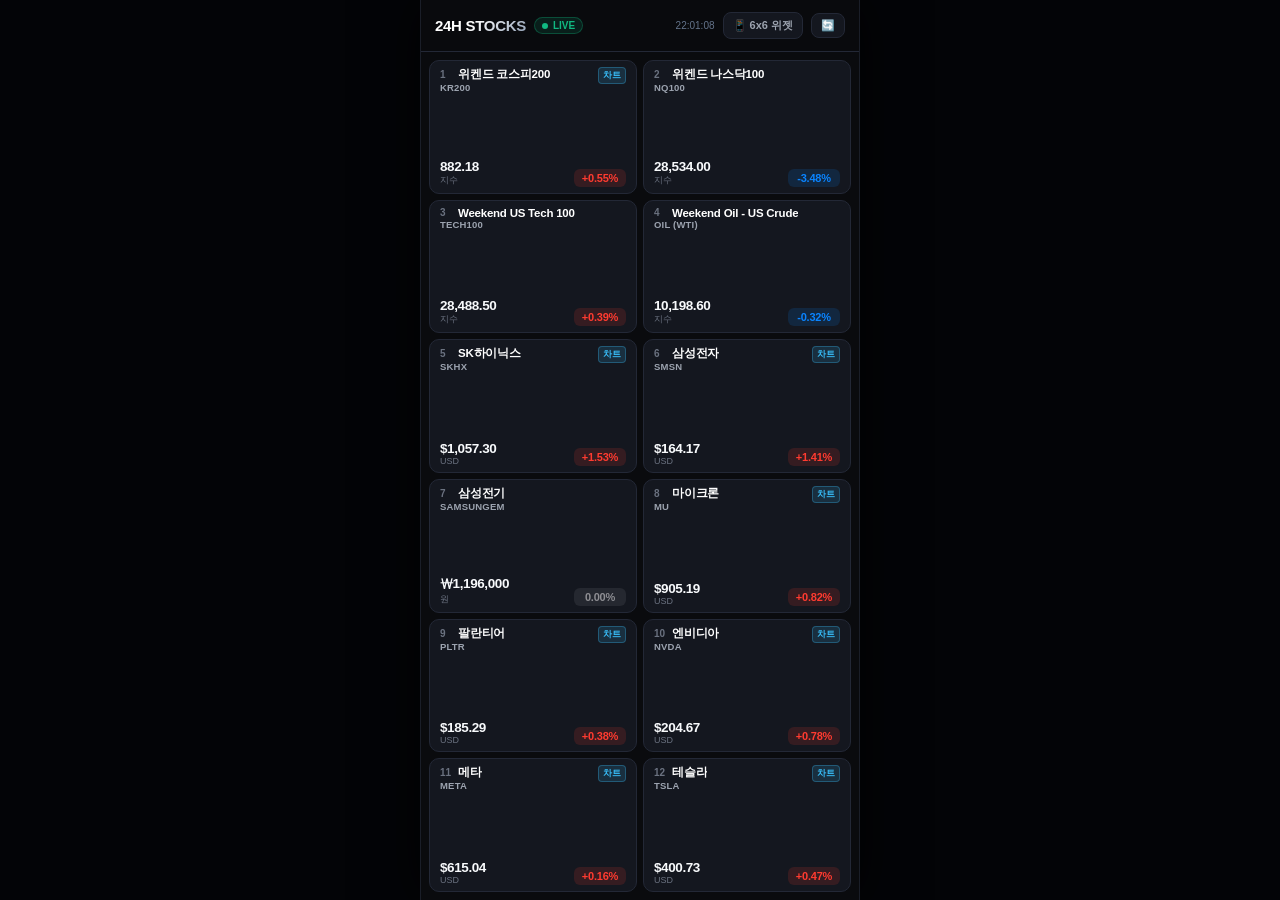
==== android/app/src/main/assets/index.html @ ebfb651f "feat: 24h global stock mobile app with 6x6 widget and GitHub Actions APK build" ====
<!DOCTYPE html>
<html lang="ko">
<head>
  <meta charset="UTF-8">
  <meta name="viewport" content="width=device-width, initial-scale=1.0, maximum-scale=1.0, user-scalable=no, viewport-fit=cover">
  <title>글로벌 24H 모바일 주식 대시보드</title>
  <meta name="theme-color" content="#0a0b0e">
  <link rel="manifest" href="/manifest.json">
  <link rel="stylesheet" href="/style.css">
</head>
<body>

  <!-- MOBILE DEVICE VIEWPORT (NO-SCROLL 100vh) -->
  <main class="mobile-viewport">

    <!-- APP HEADER -->
    <header class="app-header">
      <div class="brand-section">
        <h1 class="brand-title">24H STOCKS</h1>
        <div class="live-pill">
          <span class="pulse-dot"></span>
          <span>LIVE</span>
        </div>
      </div>
      <div class="header-actions">
        <span id="last-updated-time" style="font-size: 10px; color: #64748b; font-feature-settings: 'tnum';">--:--:--</span>
        <button id="widget-toggle-btn" class="header-btn" title="6x6 위젯 보기">
          📱 6x6 위젯
        </button>
        <button id="refresh-btn" class="header-btn" title="새로고침">
          🔄
        </button>
      </div>
    </header>

    <!-- MAIN DASHBOARD (2 COLUMNS x 6 ROWS) -->
    <section id="dashboard-grid" class="dashboard-grid">
      <!-- 12 Stock Cards rendered dynamically via app.js -->
    </section>

    <!-- DETAIL SCREEN OVERLAY (100% NO-SCROLL) -->
    <aside id="detail-screen" class="detail-screen">
      <!-- Detail Header -->
      <div class="detail-header">
        <div class="detail-title-group">
          <h2 id="detail-name" class="detail-name">종목명</h2>
          <span id="detail-sub" class="detail-sub">SYMBOL · Source</span>
        </div>
        <button id="detail-close-btn" class="close-btn" aria-label="닫기">✕</button>
      </div>

      <!-- Detail Price Bar -->
      <div class="detail-price-bar">
        <span id="detail-price" class="detail-main-price">0.00</span>
        <div id="detail-badge" class="change-badge">0.00%</div>
      </div>

      <!-- Timeframe Selector (Only for chart items) -->
      <div class="detail-timeframe-bar">
        <button class="tf-btn active" data-tf="5m">5분</button>
        <button class="tf-btn" data-tf="15m">15분</button>
        <button class="tf-btn" data-tf="1h">1시간</button>
        <button class="tf-btn" data-tf="1d">1일</button>
      </div>

      <!-- Professional Chart View -->
      <div id="detail-chart-wrapper" class="detail-chart-container">
        <div class="chart-legend">
          <span id="legend-ma5" class="legend-ma5">MA5: --</span>
          <span id="legend-ma20" class="legend-ma20">MA20: --</span>
        </div>
        <div id="tv-chart" style="width: 100%; height: 100%;"></div>
      </div>

      <!-- Value Only Details View (For non-chart items) -->
      <div id="value-detail-view" class="value-detail-view" style="display: none;">
        <!-- Rendered dynamically -->
      </div>
    </aside>

    <!-- 6x6 WIDGET PREVIEW OVERLAY -->
    <section id="widget-screen" class="widget-screen">
      <div class="widget-6x6-container">
        <div class="widget-header">
          <span class="widget-title">GLOBAL 24H WIDGET</span>
          <span class="widget-badge">6x6 SIZE</span>
        </div>
        <div id="widget-grid" class="widget-grid">
          <!-- 12 Items in 2x6 layout -->
        </div>
      </div>
      <button id="widget-close-btn" class="widget-close-btn">앱으로 돌아가기</button>
    </section>

  </main>

  <!-- TradingView Lightweight Charts Library (Local or CDN Fallback) -->
  <script src="/lightweight-charts.standalone.production.js"></script>
  <script>
    if (!window.LightweightCharts) {
      document.write('<script src="https://unpkg.com/lightweight-charts/dist/lightweight-charts.standalone.production.js"><\/script>');
    }
  </script>
  <script src="/app.js"></script>
</body>
</html>
---- style.css ----
/* === GLOBAL RESET & VARIABLES === */
:root {
  --bg-primary: #0a0b0e;
  --bg-card: #14171f;
  --bg-card-hover: #1c212c;
  --bg-card-border: #232836;
  --text-main: #f3f4f6;
  --text-muted: #9ca3af;
  --text-sub: #6b7280;
  --accent-up: #ff3b30;       /* 한국/아시아 상승: 레드 */
  --accent-up-bg: rgba(255, 59, 48, 0.14);
  --accent-down: #0a84ff;     /* 한국/아시아 하락: 블루 */
  --accent-down-bg: rgba(10, 132, 255, 0.14);
  --accent-flat: #8e8e93;
  --accent-flat-bg: rgba(142, 142, 147, 0.14);
  --accent-primary: #38bdf8;
  --font-family: -apple-system, BlinkMacSystemFont, "Pretendard", "SF Pro Display", Roboto, "Segoe UI", sans-serif;
}

* {
  box-sizing: border-box;
  margin: 0;
  padding: 0;
  -webkit-tap-highlight-color: transparent;
  user-select: none;
}

html, body {
  width: 100%;
  height: 100%;
  overflow: hidden; /* 완전한 무스크롤 */
  background-color: #030407;
  font-family: var(--font-family);
  color: var(--text-main);
  display: flex;
  justify-content: center;
  align-items: center;
}

/* === MOBILE DEVICE CONTAINER (DESKTOP PREVIEW OR MOBILE FULLSCREEN) === */
.mobile-viewport {
  width: 100%;
  max-width: 440px; /* 모바일 표준 최대 폭 */
  height: 100dvh;
  max-height: 940px;
  background-color: var(--bg-primary);
  display: flex;
  flex-direction: column;
  position: relative;
  overflow: hidden; /* 절대 스크롤 방지 */
  border-left: 1px solid #1a1e28;
  border-right: 1px solid #1a1e28;
  box-shadow: 0 0 50px rgba(0, 0, 0, 0.8);
}

@media (max-width: 440px) {
  .mobile-viewport {
    max-width: 100%;
    border: none;
  }
}

/* === APP HEADER === */
.app-header {
  height: 52px;
  min-height: 52px;
  padding: 0 14px;
  display: flex;
  align-items: center;
  justify-content: space-between;
  border-bottom: 1px solid var(--bg-card-border);
  background: rgba(10, 11, 14, 0.95);
  backdrop-filter: blur(10px);
  z-index: 10;
}

.brand-section {
  display: flex;
  align-items: center;
  gap: 8px;
}

.brand-title {
  font-size: 15px;
  font-weight: 800;
  letter-spacing: -0.02em;
  background: linear-gradient(135deg, #ffffff 40%, #94a3b8);
  -webkit-background-clip: text;
  -webkit-text-fill-color: transparent;
}

.live-pill {
  display: flex;
  align-items: center;
  gap: 5px;
  padding: 2px 7px;
  border-radius: 12px;
  background: rgba(16, 185, 129, 0.12);
  border: 1px solid rgba(16, 185, 129, 0.3);
  font-size: 10px;
  font-weight: 700;
  color: #10b981;
}

.pulse-dot {
  width: 6px;
  height: 6px;
  border-radius: 50%;
  background: #10b981;
  animation: pulse 1.8s infinite;
}

@keyframes pulse {
  0% { transform: scale(0.95); box-shadow: 0 0 0 0 rgba(16, 185, 129, 0.7); }
  70% { transform: scale(1.1); box-shadow: 0 0 0 6px rgba(16, 185, 129, 0); }
  100% { transform: scale(0.95); box-shadow: 0 0 0 0 rgba(16, 185, 129, 0); }
}

.header-actions {
  display: flex;
  align-items: center;
  gap: 8px;
}

.header-btn {
  background: var(--bg-card);
  border: 1px solid var(--bg-card-border);
  color: var(--text-muted);
  border-radius: 8px;
  padding: 5px 9px;
  font-size: 11px;
  font-weight: 600;
  cursor: pointer;
  display: flex;
  align-items: center;
  gap: 4px;
  transition: all 0.15s ease;
}

.header-btn:active {
  background: var(--bg-card-hover);
  color: #fff;
  transform: scale(0.96);
}

.header-btn.active {
  background: #0284c7;
  color: #fff;
  border-color: #38bdf8;
}

/* === MAIN DASHBOARD (2 COLUMNS x 6 ROWS) === */
.dashboard-grid {
  flex: 1;
  display: grid;
  grid-template-columns: repeat(2, 1fr);
  grid-template-rows: repeat(6, 1fr);
  gap: 6px;
  padding: 8px;
  overflow: hidden; /* 절대 무스크롤 */
  height: calc(100% - 52px);
}

/* === STOCK CARD (2x6 ITEM) === */
.stock-card {
  background: var(--bg-card);
  border: 1px solid var(--bg-card-border);
  border-radius: 10px;
  padding: 6px 10px;
  display: flex;
  flex-direction: column;
  justify-content: space-between;
  cursor: pointer;
  position: relative;
  overflow: hidden;
  transition: transform 0.12s ease, background 0.15s ease, border-color 0.15s ease;
}

.stock-card:active {
  transform: scale(0.97);
  background: var(--bg-card-hover);
  border-color: #3b4252;
}

.card-top {
  display: flex;
  justify-content: space-between;
  align-items: flex-start;
  gap: 4px;
}

.card-title-group {
  display: flex;
  flex-direction: column;
  min-width: 0;
}

.card-idx-name {
  display: flex;
  align-items: center;
  gap: 4px;
}

.card-index {
  font-size: 10px;
  font-weight: 700;
  color: var(--text-sub);
  width: 14px;
}

.card-name {
  font-size: 11.5px;
  font-weight: 700;
  color: #ffffff;
  white-space: nowrap;
  overflow: hidden;
  text-overflow: ellipsis;
  letter-spacing: -0.02em;
}

.card-symbol {
  font-size: 9.5px;
  font-weight: 600;
  color: var(--text-muted);
  letter-spacing: 0.02em;
}

.chart-badge {
  font-size: 9px;
  font-weight: 700;
  padding: 1px 4px;
  border-radius: 4px;
  background: rgba(56, 189, 248, 0.15);
  color: #38bdf8;
  border: 1px solid rgba(56, 189, 248, 0.3);
  flex-shrink: 0;
}

.card-bottom {
  display: flex;
  justify-content: space-between;
  align-items: flex-end;
  gap: 4px;
  margin-top: 2px;
}

.card-price-box {
  display: flex;
  flex-direction: column;
}

.card-price {
  font-size: 13.5px;
  font-weight: 800;
  letter-spacing: -0.03em;
  font-feature-settings: "tnum";
  color: #f8fafc;
}

.card-curr {
  font-size: 9px;
  color: var(--text-sub);
  font-weight: 500;
}

/* === CHANGE BADGE === */
.change-badge {
  display: flex;
  align-items: center;
  justify-content: center;
  padding: 3px 6px;
  border-radius: 6px;
  font-size: 11px;
  font-weight: 800;
  font-feature-settings: "tnum";
  letter-spacing: -0.02em;
  min-width: 52px;
}

.change-badge.up {
  color: var(--accent-up);
  background: var(--accent-up-bg);
}

.change-badge.down {
  color: var(--accent-down);
  background: var(--accent-down-bg);
}

.change-badge.flat {
  color: var(--accent-flat);
  background: var(--accent-flat-bg);
}

/* === FLASH EFFECT ON PRICE CHANGE === */
@keyframes flash-up {
  0% { background-color: rgba(255, 59, 48, 0.35); }
  100% { background-color: var(--bg-card); }
}

@keyframes flash-down {
  0% { background-color: rgba(10, 132, 255, 0.35); }
  100% { background-color: var(--bg-card); }
}

.flash-up {
  animation: flash-up 0.8s ease-out;
}

.flash-down {
  animation: flash-down 0.8s ease-out;
}

/* === DETAIL SCREEN OVERLAY (100% NO-SCROLL) === */
.detail-screen {
  position: absolute;
  top: 0;
  left: 0;
  width: 100%;
  height: 100%;
  background: var(--bg-primary);
  display: flex;
  flex-direction: column;
  z-index: 50;
  transform: translateY(100%);
  transition: transform 0.25s cubic-bezier(0.16, 1, 0.3, 1);
  overflow: hidden; /* 무스크롤 */
}

.detail-screen.open {
  transform: translateY(0);
}

.detail-header {
  height: 56px;
  min-height: 56px;
  padding: 0 16px;
  display: flex;
  align-items: center;
  justify-content: space-between;
  border-bottom: 1px solid var(--bg-card-border);
  background: #0d0f14;
}

.detail-title-group {
  display: flex;
  flex-direction: column;
}

.detail-name {
  font-size: 16px;
  font-weight: 800;
  color: #fff;
}

.detail-sub {
  font-size: 11px;
  color: var(--text-muted);
}

.close-btn {
  width: 34px;
  height: 34px;
  border-radius: 50%;
  background: var(--bg-card);
  border: 1px solid var(--bg-card-border);
  color: #fff;
  display: flex;
  align-items: center;
  justify-content: center;
  font-size: 18px;
  cursor: pointer;
  transition: all 0.15s ease;
}

.close-btn:active {
  transform: scale(0.9);
  background: var(--bg-card-hover);
}

.detail-price-bar {
  padding: 10px 16px;
  display: flex;
  justify-content: space-between;
  align-items: center;
  background: #0f121a;
  border-bottom: 1px solid var(--bg-card-border);
}

.detail-main-price {
  font-size: 22px;
  font-weight: 800;
  font-feature-settings: "tnum";
}

.detail-timeframe-bar {
  padding: 6px 16px;
  display: flex;
  gap: 8px;
  background: #0c0e14;
  border-bottom: 1px solid var(--bg-card-border);
}

.tf-btn {
  flex: 1;
  padding: 5px 0;
  font-size: 11.5px;
  font-weight: 700;
  border-radius: 6px;
  border: 1px solid var(--bg-card-border);
  background: var(--bg-card);
  color: var(--text-muted);
  cursor: pointer;
  text-align: center;
  transition: all 0.15s ease;
}

.tf-btn.active {
  background: #0284c7;
  color: #ffffff;
  border-color: #38bdf8;
}

.detail-chart-container {
  flex: 1;
  width: 100%;
  position: relative;
  background: #08090c;
  overflow: hidden;
}

.chart-legend {
  position: absolute;
  top: 8px;
  left: 12px;
  z-index: 10;
  font-size: 10.5px;
  font-weight: 600;
  color: var(--text-muted);
  display: flex;
  gap: 8px;
  pointer-events: none;
  font-feature-settings: "tnum";
}

.legend-ma5 { color: #f59e0b; }
.legend-ma20 { color: #3b82f6; }

/* === NO-CHART VALUE DETAILS VIEW === */
.value-detail-view {
  flex: 1;
  display: flex;
  flex-direction: column;
  justify-content: center;
  align-items: center;
  padding: 24px;
  gap: 16px;
  text-align: center;
}

.value-stat-card {
  width: 100%;
  background: var(--bg-card);
  border: 1px solid var(--bg-card-border);
  border-radius: 12px;
  padding: 20px;
  display: flex;
  flex-direction: column;
  gap: 12px;
}

.stat-row {
  display: flex;
  justify-content: space-between;
  align-items: center;
  font-size: 13px;
  border-bottom: 1px solid rgba(255, 255, 255, 0.05);
  padding-bottom: 8px;
}

.stat-label {
  color: var(--text-muted);
}

.stat-val {
  font-weight: 700;
  font-feature-settings: "tnum";
  color: #fff;
}

.value-notice {
  font-size: 11px;
  color: var(--text-sub);
  line-height: 1.5;
}

/* === 6x6 WIDGET PREVIEW OVERLAY === */
.widget-screen {
  position: absolute;
  top: 0;
  left: 0;
  width: 100%;
  height: 100%;
  background: rgba(3, 4, 7, 0.95);
  backdrop-filter: blur(20px);
  z-index: 60;
  display: flex;
  flex-direction: column;
  align-items: center;
  justify-content: center;
  padding: 16px;
  transform: scale(0.9);
  opacity: 0;
  pointer-events: none;
  transition: all 0.25s ease;
}

.widget-screen.open {
  transform: scale(1);
  opacity: 1;
  pointer-events: auto;
}

.widget-6x6-container {
  width: 360px;
  height: 360px; /* 6x6 정사각형 위젯 폼팩터 */
  background: linear-gradient(145deg, #161b26 0%, #0d111a 100%);
  border: 1.5px solid #2e384d;
  border-radius: 28px;
  box-shadow: 0 20px 40px rgba(0, 0, 0, 0.7), inset 0 1px 0 rgba(255, 255, 255, 0.1);
  display: flex;
  flex-direction: column;
  padding: 12px;
  overflow: hidden;
}

.widget-header {
  display: flex;
  justify-content: space-between;
  align-items: center;
  padding: 0 4px 6px 4px;
  border-bottom: 1px solid rgba(255, 255, 255, 0.06);
}

.widget-title {
  font-size: 11px;
  font-weight: 800;
  letter-spacing: 0.05em;
  color: #94a3b8;
}

.widget-badge {
  font-size: 9px;
  font-weight: 700;
  padding: 1px 5px;
  background: rgba(56, 189, 248, 0.15);
  color: #38bdf8;
  border-radius: 4px;
}

.widget-grid {
  flex: 1;
  display: grid;
  grid-template-columns: repeat(2, 1fr);
  grid-template-rows: repeat(6, 1fr);
  gap: 3px;
  padding-top: 4px;
}

.widget-item {
  display: flex;
  align-items: center;
  justify-content: space-between;
  padding: 0 6px;
  background: rgba(255, 255, 255, 0.02);
  border-radius: 6px;
}

.widget-item-name {
  font-size: 9.5px;
  font-weight: 700;
  color: #e2e8f0;
  white-space: nowrap;
  overflow: hidden;
  text-overflow: ellipsis;
  max-width: 80px;
}

.widget-item-val {
  display: flex;
  align-items: center;
  gap: 5px;
}

.widget-item-price {
  font-size: 9px;
  font-weight: 600;
  color: #94a3b8;
  font-feature-settings: "tnum";
}

.widget-item-pct {
  font-size: 9.5px;
  font-weight: 800;
  font-feature-settings: "tnum";
  min-width: 42px;
  text-align: right;
}

.widget-close-btn {
  margin-top: 16px;
  padding: 8px 18px;
  border-radius: 20px;
  background: #1e293b;
  border: 1px solid #334155;
  color: #fff;
  font-size: 12px;
  font-weight: 600;
  cursor: pointer;
}
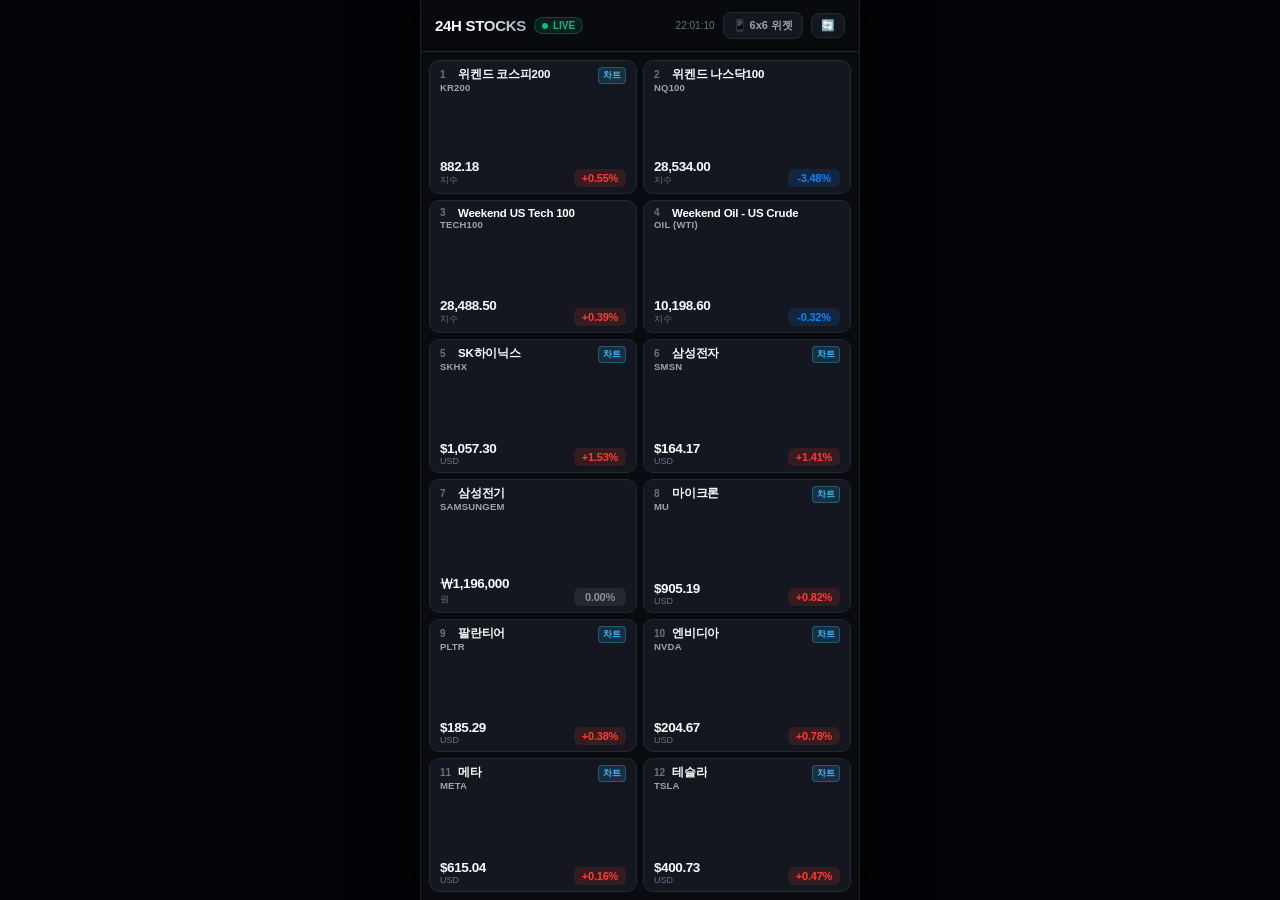
==== commit 09918d76: "모바일 앱 assets 상대경로 수정 및 안드로이드 네이티브 통신 브릿지 적용" ====
--- a/android/app/src/main/assets/index.html
+++ b/android/app/src/main/assets/index.html
@@ -5,8 +5,8 @@
   <meta name="viewport" content="width=device-width, initial-scale=1.0, maximum-scale=1.0, user-scalable=no, viewport-fit=cover">
   <title>글로벌 24H 모바일 주식 대시보드</title>
   <meta name="theme-color" content="#0a0b0e">
-  <link rel="manifest" href="/manifest.json">
-  <link rel="stylesheet" href="/style.css">
+  <link rel="manifest" href="manifest.json">
+  <link rel="stylesheet" href="style.css">
 </head>
 <body>
 
@@ -95,12 +95,12 @@
   </main>
 
   <!-- TradingView Lightweight Charts Library (Local or CDN Fallback) -->
-  <script src="/lightweight-charts.standalone.production.js"></script>
+  <script src="lightweight-charts.standalone.production.js"></script>
   <script>
     if (!window.LightweightCharts) {
       document.write('<script src="https://unpkg.com/lightweight-charts/dist/lightweight-charts.standalone.production.js"><\/script>');
     }
   </script>
-  <script src="/app.js"></script>
+  <script src="app.js"></script>
 </body>
 </html>
--- a/android/app/src/main/assets/style.css
+++ b/android/app/src/main/assets/style.css
@@ -0,0 +1,620 @@
+/* === GLOBAL RESET & VARIABLES === */
+:root {
+  --bg-primary: #0a0b0e;
+  --bg-card: #14171f;
+  --bg-card-hover: #1c212c;
+  --bg-card-border: #232836;
+  --text-main: #f3f4f6;
+  --text-muted: #9ca3af;
+  --text-sub: #6b7280;
+  --accent-up: #ff3b30;       /* 한국/아시아 상승: 레드 */
+  --accent-up-bg: rgba(255, 59, 48, 0.14);
+  --accent-down: #0a84ff;     /* 한국/아시아 하락: 블루 */
+  --accent-down-bg: rgba(10, 132, 255, 0.14);
+  --accent-flat: #8e8e93;
+  --accent-flat-bg: rgba(142, 142, 147, 0.14);
+  --accent-primary: #38bdf8;
+  --font-family: -apple-system, BlinkMacSystemFont, "Pretendard", "SF Pro Display", Roboto, "Segoe UI", sans-serif;
+}
+
+* {
+  box-sizing: border-box;
+  margin: 0;
+  padding: 0;
+  -webkit-tap-highlight-color: transparent;
+  user-select: none;
+}
+
+html, body {
+  width: 100%;
+  height: 100%;
+  overflow: hidden; /* 완전한 무스크롤 */
+  background-color: #030407;
+  font-family: var(--font-family);
+  color: var(--text-main);
+  display: flex;
+  justify-content: center;
+  align-items: center;
+}
+
+/* === MOBILE DEVICE CONTAINER (DESKTOP PREVIEW OR MOBILE FULLSCREEN) === */
+.mobile-viewport {
+  width: 100%;
+  max-width: 440px; /* 모바일 표준 최대 폭 */
+  height: 100dvh;
+  max-height: 940px;
+  background-color: var(--bg-primary);
+  display: flex;
+  flex-direction: column;
+  position: relative;
+  overflow: hidden; /* 절대 스크롤 방지 */
+  border-left: 1px solid #1a1e28;
+  border-right: 1px solid #1a1e28;
+  box-shadow: 0 0 50px rgba(0, 0, 0, 0.8);
+}
+
+@media (max-width: 440px) {
+  .mobile-viewport {
+    max-width: 100%;
+    border: none;
+  }
+}
+
+/* === APP HEADER === */
+.app-header {
+  height: 52px;
+  min-height: 52px;
+  padding: 0 14px;
+  display: flex;
+  align-items: center;
+  justify-content: space-between;
+  border-bottom: 1px solid var(--bg-card-border);
+  background: rgba(10, 11, 14, 0.95);
+  backdrop-filter: blur(10px);
+  z-index: 10;
+}
+
+.brand-section {
+  display: flex;
+  align-items: center;
+  gap: 8px;
+}
+
+.brand-title {
+  font-size: 15px;
+  font-weight: 800;
+  letter-spacing: -0.02em;
+  background: linear-gradient(135deg, #ffffff 40%, #94a3b8);
+  -webkit-background-clip: text;
+  -webkit-text-fill-color: transparent;
+}
+
+.live-pill {
+  display: flex;
+  align-items: center;
+  gap: 5px;
+  padding: 2px 7px;
+  border-radius: 12px;
+  background: rgba(16, 185, 129, 0.12);
+  border: 1px solid rgba(16, 185, 129, 0.3);
+  font-size: 10px;
+  font-weight: 700;
+  color: #10b981;
+}
+
+.pulse-dot {
+  width: 6px;
+  height: 6px;
+  border-radius: 50%;
+  background: #10b981;
+  animation: pulse 1.8s infinite;
+}
+
+@keyframes pulse {
+  0% { transform: scale(0.95); box-shadow: 0 0 0 0 rgba(16, 185, 129, 0.7); }
+  70% { transform: scale(1.1); box-shadow: 0 0 0 6px rgba(16, 185, 129, 0); }
+  100% { transform: scale(0.95); box-shadow: 0 0 0 0 rgba(16, 185, 129, 0); }
+}
+
+.header-actions {
+  display: flex;
+  align-items: center;
+  gap: 8px;
+}
+
+.header-btn {
+  background: var(--bg-card);
+  border: 1px solid var(--bg-card-border);
+  color: var(--text-muted);
+  border-radius: 8px;
+  padding: 5px 9px;
+  font-size: 11px;
+  font-weight: 600;
+  cursor: pointer;
+  display: flex;
+  align-items: center;
+  gap: 4px;
+  transition: all 0.15s ease;
+}
+
+.header-btn:active {
+  background: var(--bg-card-hover);
+  color: #fff;
+  transform: scale(0.96);
+}
+
+.header-btn.active {
+  background: #0284c7;
+  color: #fff;
+  border-color: #38bdf8;
+}
+
+/* === MAIN DASHBOARD (2 COLUMNS x 6 ROWS) === */
+.dashboard-grid {
+  flex: 1;
+  display: grid;
+  grid-template-columns: repeat(2, 1fr);
+  grid-template-rows: repeat(6, 1fr);
+  gap: 6px;
+  padding: 8px;
+  overflow: hidden; /* 절대 무스크롤 */
+  height: calc(100% - 52px);
+}
+
+/* === STOCK CARD (2x6 ITEM) === */
+.stock-card {
+  background: var(--bg-card);
+  border: 1px solid var(--bg-card-border);
+  border-radius: 10px;
+  padding: 6px 10px;
+  display: flex;
+  flex-direction: column;
+  justify-content: space-between;
+  cursor: pointer;
+  position: relative;
+  overflow: hidden;
+  transition: transform 0.12s ease, background 0.15s ease, border-color 0.15s ease;
+}
+
+.stock-card:active {
+  transform: scale(0.97);
+  background: var(--bg-card-hover);
+  border-color: #3b4252;
+}
+
+.card-top {
+  display: flex;
+  justify-content: space-between;
+  align-items: flex-start;
+  gap: 4px;
+}
+
+.card-title-group {
+  display: flex;
+  flex-direction: column;
+  min-width: 0;
+}
+
+.card-idx-name {
+  display: flex;
+  align-items: center;
+  gap: 4px;
+}
+
+.card-index {
+  font-size: 10px;
+  font-weight: 700;
+  color: var(--text-sub);
+  width: 14px;
+}
+
+.card-name {
+  font-size: 11.5px;
+  font-weight: 700;
+  color: #ffffff;
+  white-space: nowrap;
+  overflow: hidden;
+  text-overflow: ellipsis;
+  letter-spacing: -0.02em;
+}
+
+.card-symbol {
+  font-size: 9.5px;
+  font-weight: 600;
+  color: var(--text-muted);
+  letter-spacing: 0.02em;
+}
+
+.chart-badge {
+  font-size: 9px;
+  font-weight: 700;
+  padding: 1px 4px;
+  border-radius: 4px;
+  background: rgba(56, 189, 248, 0.15);
+  color: #38bdf8;
+  border: 1px solid rgba(56, 189, 248, 0.3);
+  flex-shrink: 0;
+}
+
+.card-bottom {
+  display: flex;
+  justify-content: space-between;
+  align-items: flex-end;
+  gap: 4px;
+  margin-top: 2px;
+}
+
+.card-price-box {
+  display: flex;
+  flex-direction: column;
+}
+
+.card-price {
+  font-size: 13.5px;
+  font-weight: 800;
+  letter-spacing: -0.03em;
+  font-feature-settings: "tnum";
+  color: #f8fafc;
+}
+
+.card-curr {
+  font-size: 9px;
+  color: var(--text-sub);
+  font-weight: 500;
+}
+
+/* === CHANGE BADGE === */
+.change-badge {
+  display: flex;
+  align-items: center;
+  justify-content: center;
+  padding: 3px 6px;
+  border-radius: 6px;
+  font-size: 11px;
+  font-weight: 800;
+  font-feature-settings: "tnum";
+  letter-spacing: -0.02em;
+  min-width: 52px;
+}
+
+.change-badge.up {
+  color: var(--accent-up);
+  background: var(--accent-up-bg);
+}
+
+.change-badge.down {
+  color: var(--accent-down);
+  background: var(--accent-down-bg);
+}
+
+.change-badge.flat {
+  color: var(--accent-flat);
+  background: var(--accent-flat-bg);
+}
+
+/* === FLASH EFFECT ON PRICE CHANGE === */
+@keyframes flash-up {
+  0% { background-color: rgba(255, 59, 48, 0.35); }
+  100% { background-color: var(--bg-card); }
+}
+
+@keyframes flash-down {
+  0% { background-color: rgba(10, 132, 255, 0.35); }
+  100% { background-color: var(--bg-card); }
+}
+
+.flash-up {
+  animation: flash-up 0.8s ease-out;
+}
+
+.flash-down {
+  animation: flash-down 0.8s ease-out;
+}
+
+/* === DETAIL SCREEN OVERLAY (100% NO-SCROLL) === */
+.detail-screen {
+  position: absolute;
+  top: 0;
+  left: 0;
+  width: 100%;
+  height: 100%;
+  background: var(--bg-primary);
+  display: flex;
+  flex-direction: column;
+  z-index: 50;
+  transform: translateY(100%);
+  transition: transform 0.25s cubic-bezier(0.16, 1, 0.3, 1);
+  overflow: hidden; /* 무스크롤 */
+}
+
+.detail-screen.open {
+  transform: translateY(0);
+}
+
+.detail-header {
+  height: 56px;
+  min-height: 56px;
+  padding: 0 16px;
+  display: flex;
+  align-items: center;
+  justify-content: space-between;
+  border-bottom: 1px solid var(--bg-card-border);
+  background: #0d0f14;
+}
+
+.detail-title-group {
+  display: flex;
+  flex-direction: column;
+}
+
+.detail-name {
+  font-size: 16px;
+  font-weight: 800;
+  color: #fff;
+}
+
+.detail-sub {
+  font-size: 11px;
+  color: var(--text-muted);
+}
+
+.close-btn {
+  width: 34px;
+  height: 34px;
+  border-radius: 50%;
+  background: var(--bg-card);
+  border: 1px solid var(--bg-card-border);
+  color: #fff;
+  display: flex;
+  align-items: center;
+  justify-content: center;
+  font-size: 18px;
+  cursor: pointer;
+  transition: all 0.15s ease;
+}
+
+.close-btn:active {
+  transform: scale(0.9);
+  background: var(--bg-card-hover);
+}
+
+.detail-price-bar {
+  padding: 10px 16px;
+  display: flex;
+  justify-content: space-between;
+  align-items: center;
+  background: #0f121a;
+  border-bottom: 1px solid var(--bg-card-border);
+}
+
+.detail-main-price {
+  font-size: 22px;
+  font-weight: 800;
+  font-feature-settings: "tnum";
+}
+
+.detail-timeframe-bar {
+  padding: 6px 16px;
+  display: flex;
+  gap: 8px;
+  background: #0c0e14;
+  border-bottom: 1px solid var(--bg-card-border);
+}
+
+.tf-btn {
+  flex: 1;
+  padding: 5px 0;
+  font-size: 11.5px;
+  font-weight: 700;
+  border-radius: 6px;
+  border: 1px solid var(--bg-card-border);
+  background: var(--bg-card);
+  color: var(--text-muted);
+  cursor: pointer;
+  text-align: center;
+  transition: all 0.15s ease;
+}
+
+.tf-btn.active {
+  background: #0284c7;
+  color: #ffffff;
+  border-color: #38bdf8;
+}
+
+.detail-chart-container {
+  flex: 1;
+  width: 100%;
+  position: relative;
+  background: #08090c;
+  overflow: hidden;
+}
+
+.chart-legend {
+  position: absolute;
+  top: 8px;
+  left: 12px;
+  z-index: 10;
+  font-size: 10.5px;
+  font-weight: 600;
+  color: var(--text-muted);
+  display: flex;
+  gap: 8px;
+  pointer-events: none;
+  font-feature-settings: "tnum";
+}
+
+.legend-ma5 { color: #f59e0b; }
+.legend-ma20 { color: #3b82f6; }
+
+/* === NO-CHART VALUE DETAILS VIEW === */
+.value-detail-view {
+  flex: 1;
+  display: flex;
+  flex-direction: column;
+  justify-content: center;
+  align-items: center;
+  padding: 24px;
+  gap: 16px;
+  text-align: center;
+}
+
+.value-stat-card {
+  width: 100%;
+  background: var(--bg-card);
+  border: 1px solid var(--bg-card-border);
+  border-radius: 12px;
+  padding: 20px;
+  display: flex;
+  flex-direction: column;
+  gap: 12px;
+}
+
+.stat-row {
+  display: flex;
+  justify-content: space-between;
+  align-items: center;
+  font-size: 13px;
+  border-bottom: 1px solid rgba(255, 255, 255, 0.05);
+  padding-bottom: 8px;
+}
+
+.stat-label {
+  color: var(--text-muted);
+}
+
+.stat-val {
+  font-weight: 700;
+  font-feature-settings: "tnum";
+  color: #fff;
+}
+
+.value-notice {
+  font-size: 11px;
+  color: var(--text-sub);
+  line-height: 1.5;
+}
+
+/* === 6x6 WIDGET PREVIEW OVERLAY === */
+.widget-screen {
+  position: absolute;
+  top: 0;
+  left: 0;
+  width: 100%;
+  height: 100%;
+  background: rgba(3, 4, 7, 0.95);
+  backdrop-filter: blur(20px);
+  z-index: 60;
+  display: flex;
+  flex-direction: column;
+  align-items: center;
+  justify-content: center;
+  padding: 16px;
+  transform: scale(0.9);
+  opacity: 0;
+  pointer-events: none;
+  transition: all 0.25s ease;
+}
+
+.widget-screen.open {
+  transform: scale(1);
+  opacity: 1;
+  pointer-events: auto;
+}
+
+.widget-6x6-container {
+  width: 360px;
+  height: 360px; /* 6x6 정사각형 위젯 폼팩터 */
+  background: linear-gradient(145deg, #161b26 0%, #0d111a 100%);
+  border: 1.5px solid #2e384d;
+  border-radius: 28px;
+  box-shadow: 0 20px 40px rgba(0, 0, 0, 0.7), inset 0 1px 0 rgba(255, 255, 255, 0.1);
+  display: flex;
+  flex-direction: column;
+  padding: 12px;
+  overflow: hidden;
+}
+
+.widget-header {
+  display: flex;
+  justify-content: space-between;
+  align-items: center;
+  padding: 0 4px 6px 4px;
+  border-bottom: 1px solid rgba(255, 255, 255, 0.06);
+}
+
+.widget-title {
+  font-size: 11px;
+  font-weight: 800;
+  letter-spacing: 0.05em;
+  color: #94a3b8;
+}
+
+.widget-badge {
+  font-size: 9px;
+  font-weight: 700;
+  padding: 1px 5px;
+  background: rgba(56, 189, 248, 0.15);
+  color: #38bdf8;
+  border-radius: 4px;
+}
+
+.widget-grid {
+  flex: 1;
+  display: grid;
+  grid-template-columns: repeat(2, 1fr);
+  grid-template-rows: repeat(6, 1fr);
+  gap: 3px;
+  padding-top: 4px;
+}
+
+.widget-item {
+  display: flex;
+  align-items: center;
+  justify-content: space-between;
+  padding: 0 6px;
+  background: rgba(255, 255, 255, 0.02);
+  border-radius: 6px;
+}
+
+.widget-item-name {
+  font-size: 9.5px;
+  font-weight: 700;
+  color: #e2e8f0;
+  white-space: nowrap;
+  overflow: hidden;
+  text-overflow: ellipsis;
+  max-width: 80px;
+}
+
+.widget-item-val {
+  display: flex;
+  align-items: center;
+  gap: 5px;
+}
+
+.widget-item-price {
+  font-size: 9px;
+  font-weight: 600;
+  color: #94a3b8;
+  font-feature-settings: "tnum";
+}
+
+.widget-item-pct {
+  font-size: 9.5px;
+  font-weight: 800;
+  font-feature-settings: "tnum";
+  min-width: 42px;
+  text-align: right;
+}
+
+.widget-close-btn {
+  margin-top: 16px;
+  padding: 8px 18px;
+  border-radius: 20px;
+  background: #1e293b;
+  border: 1px solid #334155;
+  color: #fff;
+  font-size: 12px;
+  font-weight: 600;
+  cursor: pointer;
+}
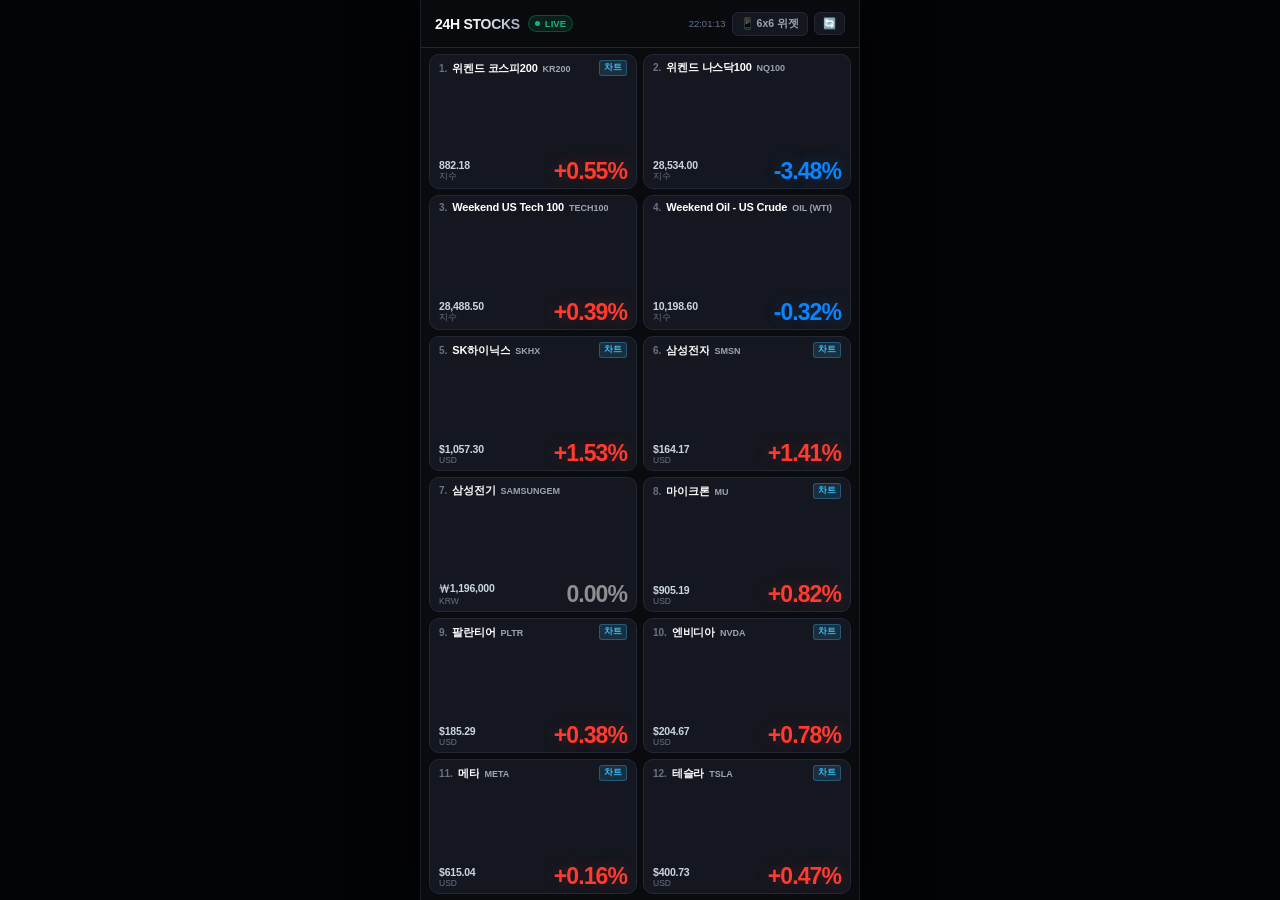
==== commit 79d38274: "위젯 6x6 인플레이트 오류 수정, 차트 로딩 지연 방지 및 등락률 폰트 대폭 확대" ====
--- a/android/app/src/main/assets/index.html
+++ b/android/app/src/main/assets/index.html
@@ -23,7 +23,7 @@
         </div>
       </div>
       <div class="header-actions">
-        <span id="last-updated-time" style="font-size: 10px; color: #64748b; font-feature-settings: 'tnum';">--:--:--</span>
+        <span id="last-updated-time" style="font-size: 9.5px; color: #64748b; font-feature-settings: 'tnum';">--:--:--</span>
         <button id="widget-toggle-btn" class="header-btn" title="6x6 위젯 보기">
           📱 6x6 위젯
         </button>
@@ -49,10 +49,10 @@
         <button id="detail-close-btn" class="close-btn" aria-label="닫기">✕</button>
       </div>
 
-      <!-- Detail Price Bar -->
+      <!-- Detail Price Bar (등락률 2배 이상 강조) -->
       <div class="detail-price-bar">
-        <span id="detail-price" class="detail-main-price">0.00</span>
-        <div id="detail-badge" class="change-badge">0.00%</div>
+        <span id="detail-price" class="detail-main-price">현재가: 0.00</span>
+        <div id="detail-badge" class="detail-main-change">0.00%</div>
       </div>
 
       <!-- Timeframe Selector (Only for chart items) -->
--- a/android/app/src/main/assets/style.css
+++ b/android/app/src/main/assets/style.css
@@ -8,11 +8,11 @@
   --text-muted: #9ca3af;
   --text-sub: #6b7280;
   --accent-up: #ff3b30;       /* 한국/아시아 상승: 레드 */
-  --accent-up-bg: rgba(255, 59, 48, 0.14);
+  --accent-up-bg: rgba(255, 59, 48, 0.12);
   --accent-down: #0a84ff;     /* 한국/아시아 하락: 블루 */
-  --accent-down-bg: rgba(10, 132, 255, 0.14);
+  --accent-down-bg: rgba(10, 132, 255, 0.12);
   --accent-flat: #8e8e93;
-  --accent-flat-bg: rgba(142, 142, 147, 0.14);
+  --accent-flat-bg: rgba(142, 142, 147, 0.12);
   --accent-primary: #38bdf8;
   --font-family: -apple-system, BlinkMacSystemFont, "Pretendard", "SF Pro Display", Roboto, "Segoe UI", sans-serif;
 }
@@ -37,17 +37,17 @@
   align-items: center;
 }
 
-/* === MOBILE DEVICE CONTAINER (DESKTOP PREVIEW OR MOBILE FULLSCREEN) === */
+/* === MOBILE DEVICE CONTAINER === */
 .mobile-viewport {
   width: 100%;
-  max-width: 440px; /* 모바일 표준 최대 폭 */
+  max-width: 440px;
   height: 100dvh;
   max-height: 940px;
   background-color: var(--bg-primary);
   display: flex;
   flex-direction: column;
   position: relative;
-  overflow: hidden; /* 절대 스크롤 방지 */
+  overflow: hidden;
   border-left: 1px solid #1a1e28;
   border-right: 1px solid #1a1e28;
   box-shadow: 0 0 50px rgba(0, 0, 0, 0.8);
@@ -62,8 +62,8 @@
 
 /* === APP HEADER === */
 .app-header {
-  height: 52px;
-  min-height: 52px;
+  height: 48px;
+  min-height: 48px;
   padding: 0 14px;
   display: flex;
   align-items: center;
@@ -81,7 +81,7 @@
 }
 
 .brand-title {
-  font-size: 15px;
+  font-size: 14px;
   font-weight: 800;
   letter-spacing: -0.02em;
   background: linear-gradient(135deg, #ffffff 40%, #94a3b8);
@@ -93,18 +93,18 @@
   display: flex;
   align-items: center;
   gap: 5px;
-  padding: 2px 7px;
+  padding: 2px 6px;
   border-radius: 12px;
   background: rgba(16, 185, 129, 0.12);
   border: 1px solid rgba(16, 185, 129, 0.3);
-  font-size: 10px;
+  font-size: 9.5px;
   font-weight: 700;
   color: #10b981;
 }
 
 .pulse-dot {
-  width: 6px;
-  height: 6px;
+  width: 5px;
+  height: 5px;
   border-radius: 50%;
   background: #10b981;
   animation: pulse 1.8s infinite;
@@ -119,16 +119,16 @@
 .header-actions {
   display: flex;
   align-items: center;
-  gap: 8px;
+  gap: 6px;
 }
 
 .header-btn {
   background: var(--bg-card);
   border: 1px solid var(--bg-card-border);
   color: var(--text-muted);
-  border-radius: 8px;
-  padding: 5px 9px;
-  font-size: 11px;
+  border-radius: 6px;
+  padding: 4px 8px;
+  font-size: 10.5px;
   font-weight: 600;
   cursor: pointer;
   display: flex;
@@ -141,12 +141,6 @@
   background: var(--bg-card-hover);
   color: #fff;
   transform: scale(0.96);
-}
-
-.header-btn.active {
-  background: #0284c7;
-  color: #fff;
-  border-color: #38bdf8;
 }
 
 /* === MAIN DASHBOARD (2 COLUMNS x 6 ROWS) === */
@@ -156,9 +150,9 @@
   grid-template-columns: repeat(2, 1fr);
   grid-template-rows: repeat(6, 1fr);
   gap: 6px;
-  padding: 8px;
-  overflow: hidden; /* 절대 무스크롤 */
-  height: calc(100% - 52px);
+  padding: 6px 8px;
+  overflow: hidden;
+  height: calc(100% - 48px);
 }
 
 /* === STOCK CARD (2x6 ITEM) === */
@@ -166,7 +160,7 @@
   background: var(--bg-card);
   border: 1px solid var(--bg-card-border);
   border-radius: 10px;
-  padding: 6px 10px;
+  padding: 5px 9px;
   display: flex;
   flex-direction: column;
   justify-content: space-between;
@@ -185,31 +179,25 @@
 .card-top {
   display: flex;
   justify-content: space-between;
-  align-items: flex-start;
+  align-items: center;
   gap: 4px;
 }
 
 .card-title-group {
   display: flex;
-  flex-direction: column;
+  align-items: baseline;
+  gap: 5px;
   min-width: 0;
-}
-
-.card-idx-name {
-  display: flex;
-  align-items: center;
-  gap: 4px;
 }
 
 .card-index {
   font-size: 10px;
   font-weight: 700;
   color: var(--text-sub);
-  width: 14px;
 }
 
 .card-name {
-  font-size: 11.5px;
+  font-size: 11px;
   font-weight: 700;
   color: #ffffff;
   white-space: nowrap;
@@ -219,24 +207,24 @@
 }
 
 .card-symbol {
-  font-size: 9.5px;
+  font-size: 9px;
   font-weight: 600;
   color: var(--text-muted);
-  letter-spacing: 0.02em;
 }
 
 .chart-badge {
-  font-size: 9px;
+  font-size: 8.5px;
   font-weight: 700;
   padding: 1px 4px;
-  border-radius: 4px;
+  border-radius: 3px;
   background: rgba(56, 189, 248, 0.15);
   color: #38bdf8;
   border: 1px solid rgba(56, 189, 248, 0.3);
   flex-shrink: 0;
 }
 
-.card-bottom {
+/* Card Middle & Bottom: 등락률 2배 이상 강조 & 현재가 축소 */
+.card-body {
   display: flex;
   justify-content: space-between;
   align-items: flex-end;
@@ -249,50 +237,46 @@
   flex-direction: column;
 }
 
+/* 폰트 사이즈 줄임 (기존 13.5px -> 10.5px) */
 .card-price {
-  font-size: 13.5px;
-  font-weight: 800;
-  letter-spacing: -0.03em;
+  font-size: 10.5px;
+  font-weight: 600;
+  letter-spacing: -0.02em;
   font-feature-settings: "tnum";
-  color: #f8fafc;
+  color: #cbd5e1;
 }
 
 .card-curr {
-  font-size: 9px;
+  font-size: 8.5px;
   color: var(--text-sub);
   font-weight: 500;
 }
 
-/* === CHANGE BADGE === */
-.change-badge {
-  display: flex;
-  align-items: center;
-  justify-content: center;
-  padding: 3px 6px;
-  border-radius: 6px;
-  font-size: 11px;
-  font-weight: 800;
+/* 실시간 금일 등락률: 2배 이상 확대 (기존 11px -> 23px 대형 폰트) */
+.card-change-large {
+  font-size: 23px;
+  font-weight: 900;
   font-feature-settings: "tnum";
-  letter-spacing: -0.02em;
-  min-width: 52px;
-}
-
-.change-badge.up {
+  letter-spacing: -0.04em;
+  line-height: 1;
+  text-align: right;
+}
+
+.card-change-large.up {
   color: var(--accent-up);
-  background: var(--accent-up-bg);
-}
-
-.change-badge.down {
+  text-shadow: 0 0 16px rgba(255, 59, 48, 0.25);
+}
+
+.card-change-large.down {
   color: var(--accent-down);
-  background: var(--accent-down-bg);
-}
-
-.change-badge.flat {
+  text-shadow: 0 0 16px rgba(10, 132, 255, 0.25);
+}
+
+.card-change-large.flat {
   color: var(--accent-flat);
-  background: var(--accent-flat-bg);
-}
-
-/* === FLASH EFFECT ON PRICE CHANGE === */
+}
+
+/* Flash Effects */
 @keyframes flash-up {
   0% { background-color: rgba(255, 59, 48, 0.35); }
   100% { background-color: var(--bg-card); }
@@ -303,13 +287,8 @@
   100% { background-color: var(--bg-card); }
 }
 
-.flash-up {
-  animation: flash-up 0.8s ease-out;
-}
-
-.flash-down {
-  animation: flash-down 0.8s ease-out;
-}
+.flash-up { animation: flash-up 0.8s ease-out; }
+.flash-down { animation: flash-down 0.8s ease-out; }
 
 /* === DETAIL SCREEN OVERLAY (100% NO-SCROLL) === */
 .detail-screen {
@@ -323,8 +302,8 @@
   flex-direction: column;
   z-index: 50;
   transform: translateY(100%);
-  transition: transform 0.25s cubic-bezier(0.16, 1, 0.3, 1);
-  overflow: hidden; /* 무스크롤 */
+  transition: transform 0.22s cubic-bezier(0.16, 1, 0.3, 1);
+  overflow: hidden;
 }
 
 .detail-screen.open {
@@ -332,9 +311,9 @@
 }
 
 .detail-header {
-  height: 56px;
-  min-height: 56px;
-  padding: 0 16px;
+  height: 52px;
+  min-height: 52px;
+  padding: 0 14px;
   display: flex;
   align-items: center;
   justify-content: space-between;
@@ -348,19 +327,19 @@
 }
 
 .detail-name {
-  font-size: 16px;
+  font-size: 15px;
   font-weight: 800;
   color: #fff;
 }
 
 .detail-sub {
-  font-size: 11px;
+  font-size: 10.5px;
   color: var(--text-muted);
 }
 
 .close-btn {
-  width: 34px;
-  height: 34px;
+  width: 32px;
+  height: 32px;
   border-radius: 50%;
   background: var(--bg-card);
   border: 1px solid var(--bg-card-border);
@@ -368,7 +347,7 @@
   display: flex;
   align-items: center;
   justify-content: center;
-  font-size: 18px;
+  font-size: 16px;
   cursor: pointer;
   transition: all 0.15s ease;
 }
@@ -378,35 +357,49 @@
   background: var(--bg-card-hover);
 }
 
+/* Detail Price Bar: 등락률 대폭 확대 (28px) & 현재가 아담하게 (14px) */
 .detail-price-bar {
-  padding: 10px 16px;
-  display: flex;
-  justify-content: space-between;
-  align-items: center;
+  padding: 8px 14px;
+  display: flex;
+  justify-content: space-between;
+  align-items: flex-end;
   background: #0f121a;
   border-bottom: 1px solid var(--bg-card-border);
 }
 
 .detail-main-price {
-  font-size: 22px;
-  font-weight: 800;
+  font-size: 13.5px;
+  color: #94a3b8;
+  font-weight: 600;
   font-feature-settings: "tnum";
 }
 
+.detail-main-change {
+  font-size: 28px;
+  font-weight: 900;
+  font-feature-settings: "tnum";
+  letter-spacing: -0.03em;
+  line-height: 1;
+}
+
+.detail-main-change.up { color: var(--accent-up); }
+.detail-main-change.down { color: var(--accent-down); }
+.detail-main-change.flat { color: var(--accent-flat); }
+
 .detail-timeframe-bar {
-  padding: 6px 16px;
-  display: flex;
-  gap: 8px;
+  padding: 5px 14px;
+  display: flex;
+  gap: 6px;
   background: #0c0e14;
   border-bottom: 1px solid var(--bg-card-border);
 }
 
 .tf-btn {
   flex: 1;
-  padding: 5px 0;
-  font-size: 11.5px;
+  padding: 4px 0;
+  font-size: 11px;
   font-weight: 700;
-  border-radius: 6px;
+  border-radius: 5px;
   border: 1px solid var(--bg-card-border);
   background: var(--bg-card);
   color: var(--text-muted);
@@ -424,6 +417,7 @@
 .detail-chart-container {
   flex: 1;
   width: 100%;
+  height: 100%;
   position: relative;
   background: #08090c;
   overflow: hidden;
@@ -434,7 +428,7 @@
   top: 8px;
   left: 12px;
   z-index: 10;
-  font-size: 10.5px;
+  font-size: 10px;
   font-weight: 600;
   color: var(--text-muted);
   display: flex;
@@ -453,8 +447,8 @@
   flex-direction: column;
   justify-content: center;
   align-items: center;
-  padding: 24px;
-  gap: 16px;
+  padding: 20px;
+  gap: 14px;
   text-align: center;
 }
 
@@ -463,33 +457,26 @@
   background: var(--bg-card);
   border: 1px solid var(--bg-card-border);
   border-radius: 12px;
-  padding: 20px;
-  display: flex;
-  flex-direction: column;
-  gap: 12px;
+  padding: 16px;
+  display: flex;
+  flex-direction: column;
+  gap: 10px;
 }
 
 .stat-row {
   display: flex;
   justify-content: space-between;
   align-items: center;
-  font-size: 13px;
+  font-size: 12.5px;
   border-bottom: 1px solid rgba(255, 255, 255, 0.05);
-  padding-bottom: 8px;
-}
-
-.stat-label {
-  color: var(--text-muted);
-}
-
-.stat-val {
-  font-weight: 700;
-  font-feature-settings: "tnum";
-  color: #fff;
-}
+  padding-bottom: 6px;
+}
+
+.stat-label { color: var(--text-muted); }
+.stat-val { font-weight: 700; font-feature-settings: "tnum"; color: #fff; }
 
 .value-notice {
-  font-size: 11px;
+  font-size: 10.5px;
   color: var(--text-sub);
   line-height: 1.5;
 }
@@ -523,14 +510,14 @@
 
 .widget-6x6-container {
   width: 360px;
-  height: 360px; /* 6x6 정사각형 위젯 폼팩터 */
+  height: 360px;
   background: linear-gradient(145deg, #161b26 0%, #0d111a 100%);
   border: 1.5px solid #2e384d;
   border-radius: 28px;
   box-shadow: 0 20px 40px rgba(0, 0, 0, 0.7), inset 0 1px 0 rgba(255, 255, 255, 0.1);
   display: flex;
   flex-direction: column;
-  padding: 12px;
+  padding: 10px;
   overflow: hidden;
 }
 
@@ -538,19 +525,19 @@
   display: flex;
   justify-content: space-between;
   align-items: center;
-  padding: 0 4px 6px 4px;
+  padding: 0 4px 4px 4px;
   border-bottom: 1px solid rgba(255, 255, 255, 0.06);
 }
 
 .widget-title {
-  font-size: 11px;
+  font-size: 10.5px;
   font-weight: 800;
   letter-spacing: 0.05em;
   color: #94a3b8;
 }
 
 .widget-badge {
-  font-size: 9px;
+  font-size: 8.5px;
   font-weight: 700;
   padding: 1px 5px;
   background: rgba(56, 189, 248, 0.15);
@@ -564,7 +551,7 @@
   grid-template-columns: repeat(2, 1fr);
   grid-template-rows: repeat(6, 1fr);
   gap: 3px;
-  padding-top: 4px;
+  padding-top: 3px;
 }
 
 .widget-item {
@@ -576,8 +563,14 @@
   border-radius: 6px;
 }
 
+.widget-item-left {
+  display: flex;
+  flex-direction: column;
+  min-width: 0;
+}
+
 .widget-item-name {
-  font-size: 9.5px;
+  font-size: 9px;
   font-weight: 700;
   color: #e2e8f0;
   white-space: nowrap;
@@ -586,35 +579,31 @@
   max-width: 80px;
 }
 
-.widget-item-val {
-  display: flex;
-  align-items: center;
-  gap: 5px;
-}
-
+/* 위젯 현재가 축소 (8px) */
 .widget-item-price {
-  font-size: 9px;
-  font-weight: 600;
-  color: #94a3b8;
+  font-size: 8px;
+  font-weight: 500;
+  color: #64748b;
   font-feature-settings: "tnum";
 }
 
+/* 위젯 등락률 2배 확대 (18px) */
 .widget-item-pct {
-  font-size: 9.5px;
-  font-weight: 800;
+  font-size: 18px;
+  font-weight: 900;
   font-feature-settings: "tnum";
-  min-width: 42px;
+  letter-spacing: -0.03em;
   text-align: right;
 }
 
 .widget-close-btn {
-  margin-top: 16px;
-  padding: 8px 18px;
+  margin-top: 14px;
+  padding: 7px 16px;
   border-radius: 20px;
   background: #1e293b;
   border: 1px solid #334155;
   color: #fff;
-  font-size: 12px;
+  font-size: 11.5px;
   font-weight: 600;
   cursor: pointer;
 }
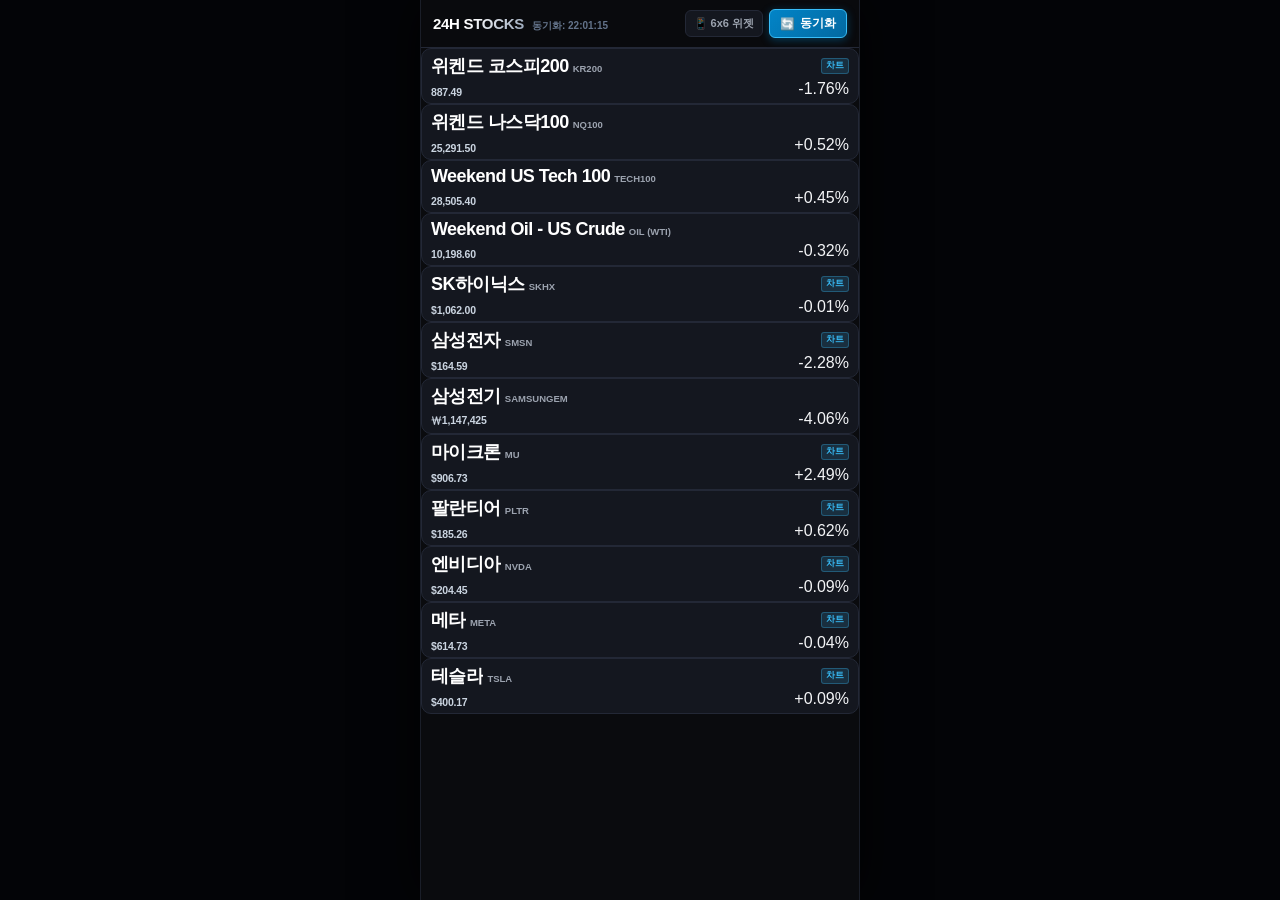
==== commit 81afe8c2: "위젯 번호 제거 및 열 간격 분리, 수동 동기화 전환, 주식 차트 엔진 개선" ====
--- a/android/app/src/main/assets/index.html
+++ b/android/app/src/main/assets/index.html
@@ -13,22 +13,19 @@
   <!-- MOBILE DEVICE VIEWPORT (NO-SCROLL 100vh) -->
   <main class="mobile-viewport">
 
-    <!-- APP HEADER -->
+    <!-- APP HEADER: LIVE 제거 & 명확한 동기화 버튼 배치 -->
     <header class="app-header">
       <div class="brand-section">
         <h1 class="brand-title">24H STOCKS</h1>
-        <div class="live-pill">
-          <span class="pulse-dot"></span>
-          <span>LIVE</span>
-        </div>
+        <span id="last-updated-time" class="sync-time-label">동기화 대기중</span>
       </div>
       <div class="header-actions">
-        <span id="last-updated-time" style="font-size: 9.5px; color: #64748b; font-feature-settings: 'tnum';">--:--:--</span>
         <button id="widget-toggle-btn" class="header-btn" title="6x6 위젯 보기">
           📱 6x6 위젯
         </button>
-        <button id="refresh-btn" class="header-btn" title="새로고침">
-          🔄
+        <button id="refresh-btn" class="sync-main-btn" title="실시간 시세 동기화">
+          <span class="sync-icon">🔄</span>
+          <span class="sync-text">동기화</span>
         </button>
       </div>
     </header>
@@ -69,7 +66,9 @@
           <span id="legend-ma5" class="legend-ma5">MA5: --</span>
           <span id="legend-ma20" class="legend-ma20">MA20: --</span>
         </div>
-        <div id="tv-chart" style="width: 100%; height: 100%;"></div>
+        <div id="tv-chart" style="width: 100%; height: 100%; position: relative;">
+          <!-- Canvas or TradingView will be mounted here -->
+        </div>
       </div>
 
       <!-- Value Only Details View (For non-chart items) -->
@@ -82,11 +81,11 @@
     <section id="widget-screen" class="widget-screen">
       <div class="widget-6x6-container">
         <div class="widget-header">
-          <span class="widget-title">GLOBAL 24H WIDGET</span>
-          <span class="widget-badge">6x6 SIZE</span>
+          <span class="widget-title">GLOBAL 24H WIDGET (6x6)</span>
+          <span class="widget-sync-tag">🔄 동기화</span>
         </div>
         <div id="widget-grid" class="widget-grid">
-          <!-- 12 Items in 2x6 layout -->
+          <!-- 12 Items in 2x6 layout (번호 제거 & 1열/2열 여백) -->
         </div>
       </div>
       <button id="widget-close-btn" class="widget-close-btn">앱으로 돌아가기</button>
@@ -94,13 +93,8 @@
 
   </main>
 
-  <!-- TradingView Lightweight Charts Library (Local or CDN Fallback) -->
+  <!-- TradingView Lightweight Charts Library -->
   <script src="lightweight-charts.standalone.production.js"></script>
-  <script>
-    if (!window.LightweightCharts) {
-      document.write('<script src="https://unpkg.com/lightweight-charts/dist/lightweight-charts.standalone.production.js"><\/script>');
-    }
-  </script>
   <script src="app.js"></script>
 </body>
 </html>
--- a/android/app/src/main/assets/style.css
+++ b/android/app/src/main/assets/style.css
@@ -64,7 +64,7 @@
 .app-header {
   height: 48px;
   min-height: 48px;
-  padding: 0 14px;
+  padding: 0 12px;
   display: flex;
   align-items: center;
   justify-content: space-between;
@@ -76,12 +76,12 @@
 
 .brand-section {
   display: flex;
-  align-items: center;
+  align-items: baseline;
   gap: 8px;
 }
 
 .brand-title {
-  font-size: 14px;
+  font-size: 15px;
   font-weight: 800;
   letter-spacing: -0.02em;
   background: linear-gradient(135deg, #ffffff 40%, #94a3b8);
@@ -89,31 +89,11 @@
   -webkit-text-fill-color: transparent;
 }
 
-.live-pill {
-  display: flex;
-  align-items: center;
-  gap: 5px;
-  padding: 2px 6px;
-  border-radius: 12px;
-  background: rgba(16, 185, 129, 0.12);
-  border: 1px solid rgba(16, 185, 129, 0.3);
-  font-size: 9.5px;
-  font-weight: 700;
-  color: #10b981;
-}
-
-.pulse-dot {
-  width: 5px;
-  height: 5px;
-  border-radius: 50%;
-  background: #10b981;
-  animation: pulse 1.8s infinite;
-}
-
-@keyframes pulse {
-  0% { transform: scale(0.95); box-shadow: 0 0 0 0 rgba(16, 185, 129, 0.7); }
-  70% { transform: scale(1.1); box-shadow: 0 0 0 6px rgba(16, 185, 129, 0); }
-  100% { transform: scale(0.95); box-shadow: 0 0 0 0 rgba(16, 185, 129, 0); }
+.sync-time-label {
+  font-size: 10px;
+  color: #64748b;
+  font-weight: 600;
+  font-feature-settings: 'tnum';
 }
 
 .header-actions {
@@ -127,8 +107,8 @@
   border: 1px solid var(--bg-card-border);
   color: var(--text-muted);
   border-radius: 6px;
-  padding: 4px 8px;
-  font-size: 10.5px;
+  padding: 5px 8px;
+  font-size: 11px;
   font-weight: 600;
   cursor: pointer;
   display: flex;
@@ -138,6 +118,40 @@
 }
 
 .header-btn:active {
+  transform: scale(0.95);
+  background: var(--bg-card-hover);
+}
+
+.sync-main-btn {
+  background: linear-gradient(135deg, #0284c7 0%, #0369a1 100%);
+  border: 1px solid #38bdf8;
+  color: #ffffff;
+  border-radius: 6px;
+  padding: 5px 10px;
+  font-size: 12px;
+  font-weight: 700;
+  cursor: pointer;
+  display: flex;
+  align-items: center;
+  gap: 5px;
+  box-shadow: 0 2px 8px rgba(2, 132, 199, 0.4);
+  transition: all 0.15s ease;
+}
+
+.sync-main-btn:active {
+  transform: scale(0.94);
+  box-shadow: 0 1px 4px rgba(2, 132, 199, 0.3);
+}
+
+.sync-icon {
+  display: inline-block;
+  font-size: 12px;
+  transition: transform 0.5s cubic-bezier(0.4, 0, 0.2, 1);
+}
+
+.sync-icon.rotating {
+  transform: rotate(360deg);
+}
   background: var(--bg-card-hover);
   color: #fff;
   transform: scale(0.96);
@@ -186,28 +200,30 @@
 .card-title-group {
   display: flex;
   align-items: baseline;
-  gap: 5px;
+  gap: 4px;
   min-width: 0;
+  overflow: hidden;
 }
 
 .card-index {
-  font-size: 10px;
-  font-weight: 700;
+  font-size: 14px;
+  font-weight: 800;
   color: var(--text-sub);
 }
 
+/* 지표명 폰트 사이즈: 등락률과 대등한 18px 특대형 폰트로 확대! */
 .card-name {
-  font-size: 11px;
-  font-weight: 700;
+  font-size: 18px;
+  font-weight: 800;
   color: #ffffff;
   white-space: nowrap;
   overflow: hidden;
   text-overflow: ellipsis;
-  letter-spacing: -0.02em;
+  letter-spacing: -0.03em;
 }
 
 .card-symbol {
-  font-size: 9px;
+  font-size: 9.5px;
   font-weight: 600;
   color: var(--text-muted);
 }
@@ -536,12 +552,12 @@
   color: #94a3b8;
 }
 
-.widget-badge {
-  font-size: 8.5px;
+.widget-sync-tag {
+  font-size: 9.5px;
   font-weight: 700;
-  padding: 1px 5px;
-  background: rgba(56, 189, 248, 0.15);
-  color: #38bdf8;
+  padding: 2px 7px;
+  background: #0284c7;
+  color: #ffffff;
   border-radius: 4px;
 }
 
@@ -550,15 +566,16 @@
   display: grid;
   grid-template-columns: repeat(2, 1fr);
   grid-template-rows: repeat(6, 1fr);
-  gap: 3px;
-  padding-top: 3px;
+  column-gap: 12px;
+  row-gap: 3px;
+  padding-top: 4px;
 }
 
 .widget-item {
   display: flex;
   align-items: center;
   justify-content: space-between;
-  padding: 0 6px;
+  padding: 0 4px;
   background: rgba(255, 255, 255, 0.02);
   border-radius: 6px;
 }
@@ -569,27 +586,29 @@
   min-width: 0;
 }
 
+/* 위젯 지표명 2배 확대 (기존 9px -> 17px) */
 .widget-item-name {
-  font-size: 9px;
-  font-weight: 700;
-  color: #e2e8f0;
+  font-size: 16.5px;
+  font-weight: 800;
+  color: #ffffff;
   white-space: nowrap;
   overflow: hidden;
   text-overflow: ellipsis;
-  max-width: 80px;
-}
-
-/* 위젯 현재가 축소 (8px) */
+  max-width: 130px;
+  letter-spacing: -0.02em;
+}
+
+/* 위젯 현재가 축소 (8.5px) */
 .widget-item-price {
-  font-size: 8px;
+  font-size: 8.5px;
   font-weight: 500;
-  color: #64748b;
+  color: #94a3b8;
   font-feature-settings: "tnum";
 }
 
-/* 위젯 등락률 2배 확대 (18px) */
+/* 위젯 등락률 2배 이상 확대 (24px) */
 .widget-item-pct {
-  font-size: 18px;
+  font-size: 24px;
   font-weight: 900;
   font-feature-settings: "tnum";
   letter-spacing: -0.03em;
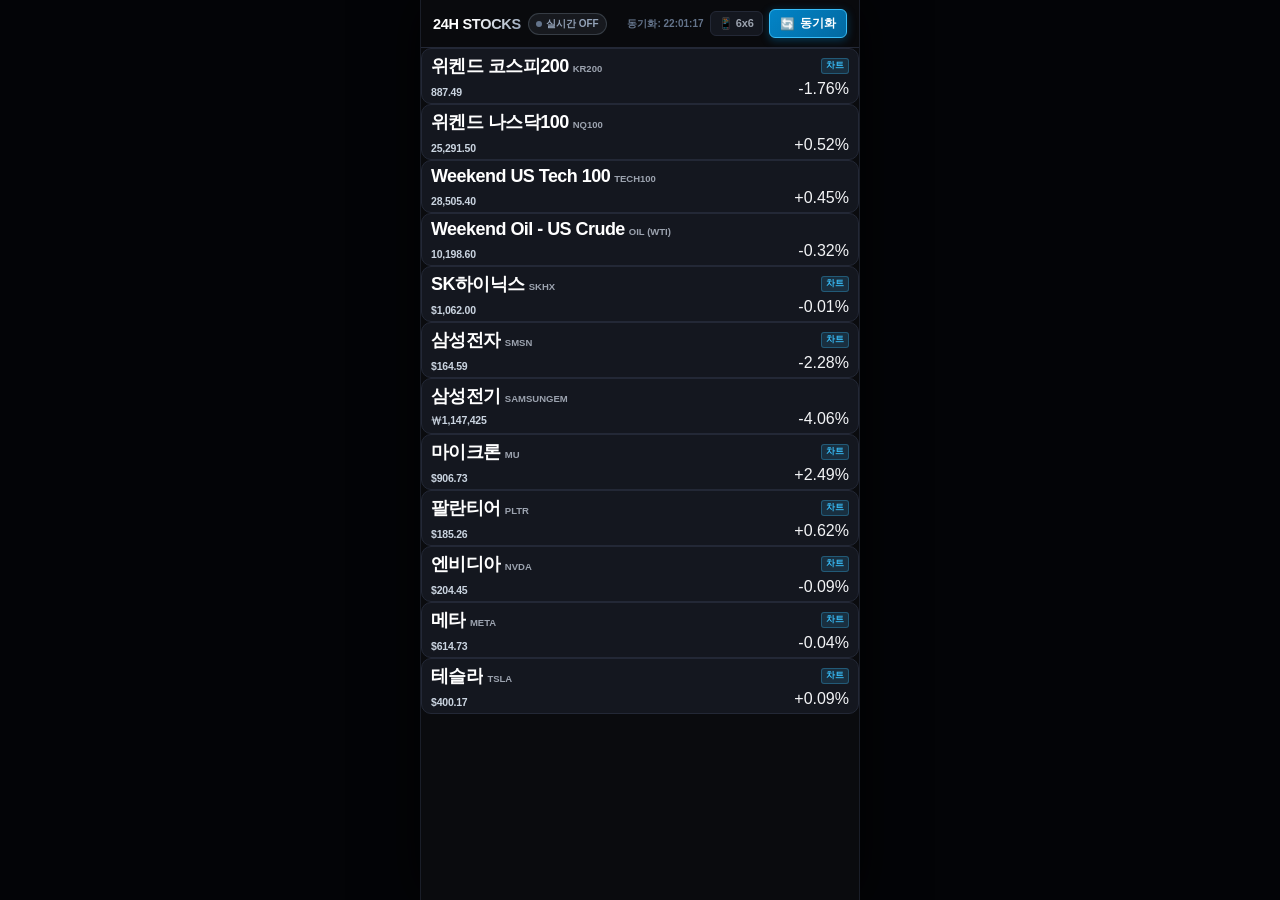
==== commit 7509deab: "실시간 ON/OFF 토글 버튼 추가 및 30초 주기 자동 갱신 적용" ====
--- a/android/app/src/main/assets/index.html
+++ b/android/app/src/main/assets/index.html
@@ -13,17 +13,22 @@
   <!-- MOBILE DEVICE VIEWPORT (NO-SCROLL 100vh) -->
   <main class="mobile-viewport">
 
-    <!-- APP HEADER: LIVE 제거 & 명확한 동기화 버튼 배치 -->
+    <!-- APP HEADER: 실시간 ON/OFF 토글 & 수동 동기화 버튼 -->
     <header class="app-header">
       <div class="brand-section">
         <h1 class="brand-title">24H STOCKS</h1>
-        <span id="last-updated-time" class="sync-time-label">동기화 대기중</span>
+        <!-- 실시간 ON/OFF 토글 버튼 -->
+        <button id="realtime-toggle-btn" class="realtime-toggle-btn off" title="실시간 자동 갱신 ON/OFF">
+          <span class="toggle-indicator"></span>
+          <span id="realtime-toggle-text">실시간 OFF</span>
+        </button>
       </div>
       <div class="header-actions">
+        <span id="last-updated-time" class="sync-time-label">동기화 대기</span>
         <button id="widget-toggle-btn" class="header-btn" title="6x6 위젯 보기">
-          📱 6x6 위젯
+          📱 6x6
         </button>
-        <button id="refresh-btn" class="sync-main-btn" title="실시간 시세 동기화">
+        <button id="refresh-btn" class="sync-main-btn" title="실시간 시세 수동 동기화">
           <span class="sync-icon">🔄</span>
           <span class="sync-text">동기화</span>
         </button>
@@ -81,8 +86,11 @@
     <section id="widget-screen" class="widget-screen">
       <div class="widget-6x6-container">
         <div class="widget-header">
-          <span class="widget-title">GLOBAL 24H WIDGET (6x6)</span>
-          <span class="widget-sync-tag">🔄 동기화</span>
+          <span class="widget-title">GLOBAL 24H WIDGET</span>
+          <div style="display: flex; align-items: center; gap: 5px;">
+            <span id="widget-preview-realtime" class="widget-realtime-tag off">⚡ 실시간 OFF</span>
+            <span class="widget-sync-tag">🔄 동기화</span>
+          </div>
         </div>
         <div id="widget-grid" class="widget-grid">
           <!-- 12 Items in 2x6 layout (번호 제거 & 1열/2열 여백) -->
--- a/android/app/src/main/assets/style.css
+++ b/android/app/src/main/assets/style.css
@@ -76,17 +76,83 @@
 
 .brand-section {
   display: flex;
-  align-items: baseline;
-  gap: 8px;
+  align-items: center;
+  gap: 7px;
 }
 
 .brand-title {
-  font-size: 15px;
+  font-size: 14.5px;
   font-weight: 800;
   letter-spacing: -0.02em;
   background: linear-gradient(135deg, #ffffff 40%, #94a3b8);
   -webkit-background-clip: text;
   -webkit-text-fill-color: transparent;
+}
+
+/* 실시간 ON/OFF 토글 버튼 */
+.realtime-toggle-btn {
+  display: flex;
+  align-items: center;
+  gap: 4px;
+  padding: 3px 7px;
+  border-radius: 14px;
+  font-size: 10px;
+  font-weight: 700;
+  cursor: pointer;
+  transition: all 0.2s ease;
+  user-select: none;
+}
+
+.realtime-toggle-btn.off {
+  background: rgba(148, 163, 184, 0.1);
+  border: 1px solid rgba(148, 163, 184, 0.25);
+  color: #94a3b8;
+}
+
+.realtime-toggle-btn.on {
+  background: rgba(16, 185, 129, 0.15);
+  border: 1px solid rgba(16, 185, 129, 0.4);
+  color: #10b981;
+  box-shadow: 0 0 10px rgba(16, 185, 129, 0.2);
+}
+
+.toggle-indicator {
+  width: 6px;
+  height: 6px;
+  border-radius: 50%;
+  transition: all 0.2s ease;
+}
+
+.realtime-toggle-btn.off .toggle-indicator {
+  background: #64748b;
+}
+
+.realtime-toggle-btn.on .toggle-indicator {
+  background: #10b981;
+  animation: pulse-green 1.5s infinite;
+}
+
+@keyframes pulse-green {
+  0% { transform: scale(0.9); box-shadow: 0 0 0 0 rgba(16, 185, 129, 0.7); }
+  70% { transform: scale(1.15); box-shadow: 0 0 0 5px rgba(16, 185, 129, 0); }
+  100% { transform: scale(0.9); box-shadow: 0 0 0 0 rgba(16, 185, 129, 0); }
+}
+
+.widget-realtime-tag {
+  font-size: 9px;
+  font-weight: 700;
+  padding: 2px 6px;
+  border-radius: 4px;
+}
+
+.widget-realtime-tag.off {
+  background: rgba(148, 163, 184, 0.15);
+  color: #94a3b8;
+}
+
+.widget-realtime-tag.on {
+  background: rgba(16, 185, 129, 0.2);
+  color: #10b981;
 }
 
 .sync-time-label {
